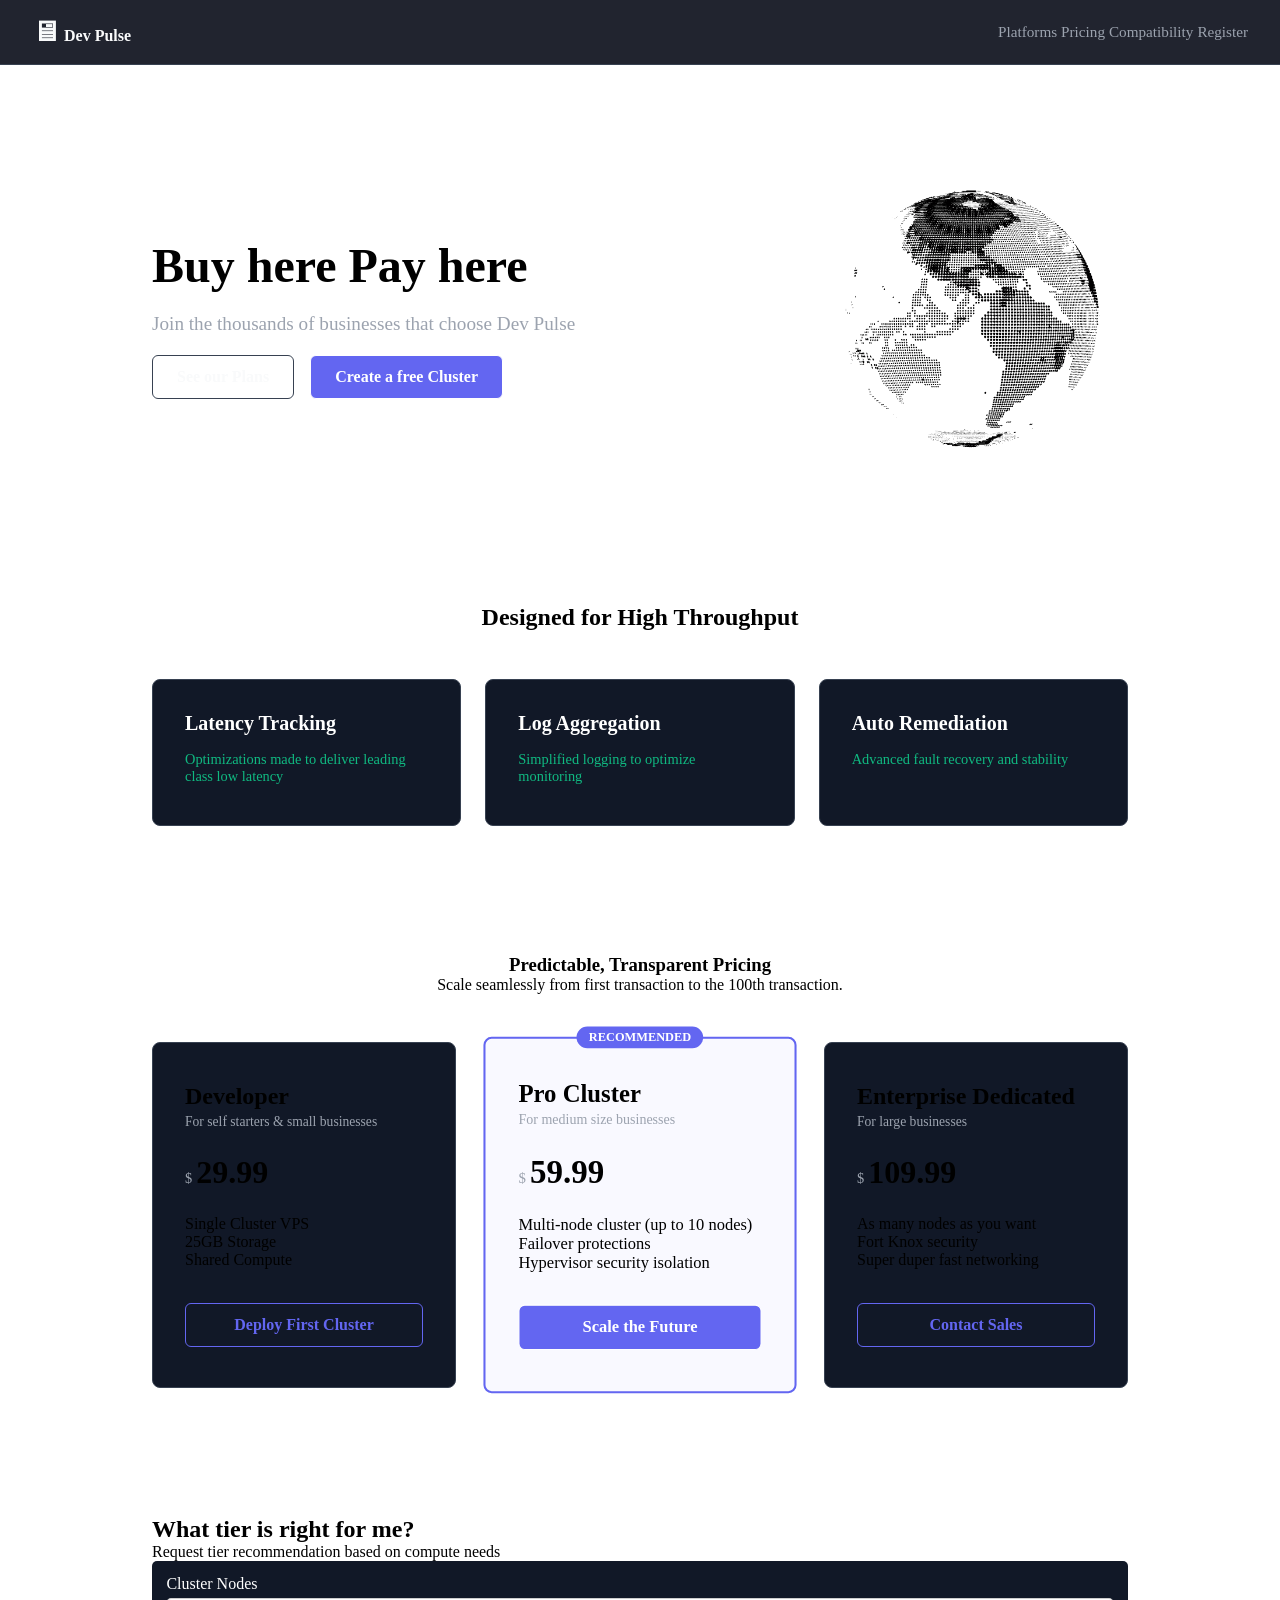
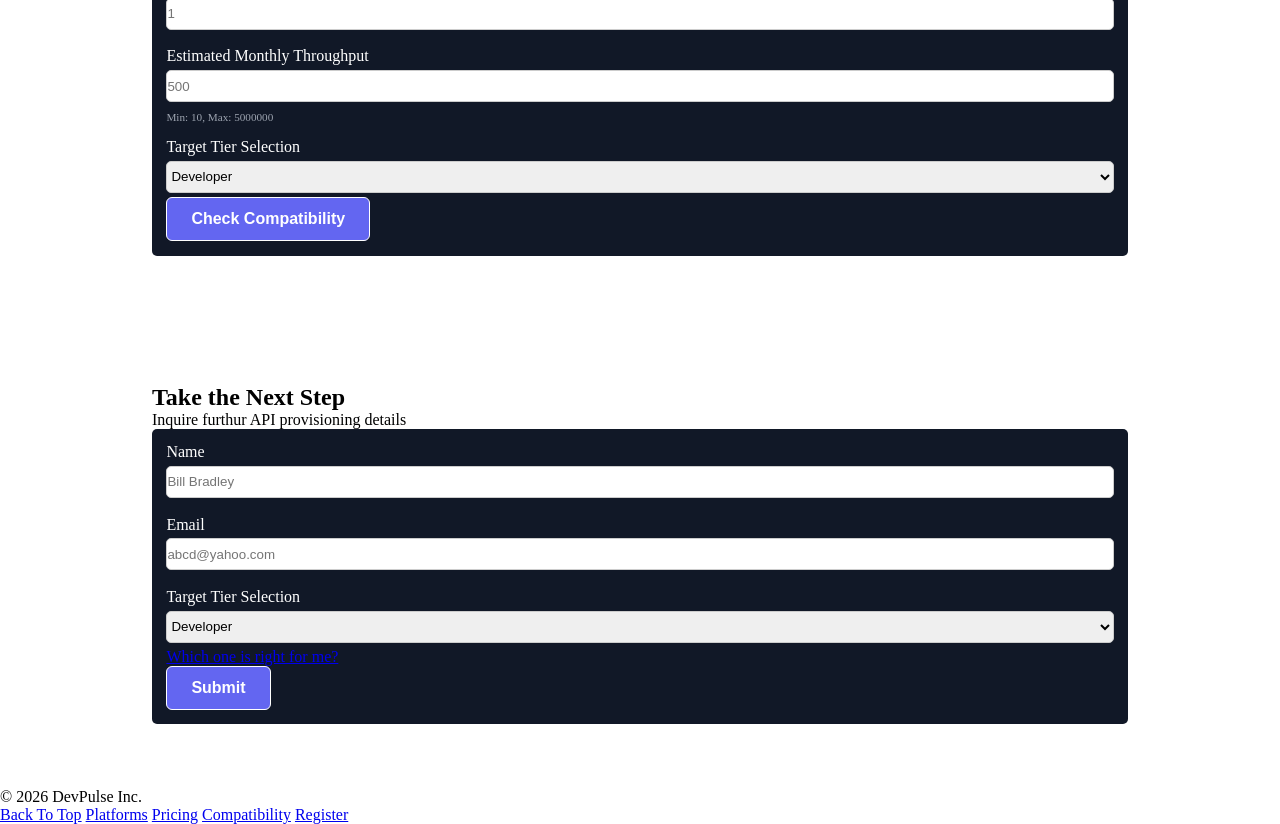
==== devpulse-dashboard/index.html @ 6c858519 "Update stylesheet to include all dev pulse html elements." ====
<!DOCTYPE html>
<html lang="en">
<head>
    <meta charset="UTF-8">
    <meta name="viewport" content="width=device-width, initial-scale=1.0">
    <title>DevPulse</title>
    <link rel="stylesheet" href="style.css">
</head>
<body>
    <header class="site-header">
        <a href="#" class="brand-logo" aria-label="Dev Pulse Home Page">
            <span class="logo-icon">&#128421</span> Dev Pulse
        </a>
        <nav class="nav-menu" aria-label="top navigation">
            <a href="#platform" class="nav-link">Platforms</a>
            <a href="#pricing" class="nav-link">Pricing</a>
            <a href="#compatibility" class="nav-link">Compatibility</a>
            <a href="#register" class="nav-link">Register</a>
        </nav>
    </header>
    <main>
        <section id="hero" class="section-hero">
            <span class="span-hero-text">
                <h1 class="hero-title">Buy here Pay here</h1>
                <p class="hero-subtitle">Join the thousands of businesses that choose Dev Pulse</p>
                <div class="cta-group">
                    <a href="#pricing" class="btn btn-secondary">See our Plans</a>
                    <a href="#register" class="btn btn-primary">Create a free Cluster</a>
                </div>
            </span>
            <span class="span-hero-gif">
                <img src="agp_studios-earth.gif" alt="Spinning Globe" class="hero-gif">
            </span>
        </section>
        <!-- Platform Banners section -->
        <section id="platform" class="section-container">
            <header class="section-header">
                <h2 class="section-title">Designed for High Throughput</h2>
            </header>
            <div class="platform-grid">
                <article class="platform-banner">
                    <h3 class="platform-title">Latency Tracking</h3>
                    <p class="platform-description">Optimizations made to deliver leading class low latency</p>
                </article>
                <article class="platform-banner">
                    <h3 class="platform-title">Log Aggregation</h3>
                    <p class="platform-description">Simplified logging to optimize monitoring</p>
                </article>
                <article class="platform-banner">
                    <h3 class="platform-title">Auto Remediation</h3>
                    <p class="platform-description">Advanced fault recovery and stability</p>
                </article>
            </div>
        </section>
        <!-- pricing matrix -->
        <section id="pricing" class="section-container">
            <header class="section-header">
                <h3 class="section-title">Predictable, Transparent Pricing</h3>
                <p class="section-subtitle">Scale seamlessly from first transaction to the 100th transaction.</p>
            </header>
            <div class="pricing-grid">
                <article class="pricing-card">
                    <h3 class="tier-name">Developer</h3>
                    <p class="tier-desc">For self starters & small businesses</p>
                    <div class="tier-price">
                        <span class="price-unit">$</span>
                        <span class="price-value">29.99</span>
                    </div>
                    <ul class="tier-features">
                        <li>Single Cluster VPS</li>
                        <li>25GB Storage</li>
                        <li>Shared Compute</li>
                    </ul>
                    <a href="#register" class="btn btn-outline btn-block">Deploy First Cluster</a>
                </article>
                <article class="pricing-card featured">
                    <div class="popular-tag">Recommended</div>
                    <h3 class="tier-name">Pro Cluster</h3>
                    <p class="tier-desc">For medium size businesses</p>
                    <div class="tier-price">
                        <span class="price-unit">$</span>
                        <span class="price-value">59.99</span>
                    </div>
                    <ul class="tier-features">
                        <li>Multi-node cluster (up to 10 nodes)</li>
                        <li>Failover protections</li>
                        <li>Hypervisor security isolation</li>
                    </ul>
                    <a href="#register" class="btn btn-primary btn-block">Scale the Future</a>
                </article>
                <article class="pricing-card">
                    <h3 class="tier-name">Enterprise Dedicated</h3>
                    <p class="tier-desc">For large businesses</p>
                    <div class="tier-price">
                        <span class="price-unit">$</span>
                        <span class="price-value">109.99</span>
                    </div>
                    <ul class="tier-features">
                        <li>As many nodes as you want</li>
                        <li>Fort Knox security</li>
                        <li>Super duper fast networking</li>
                    </ul>
                    <a href="#register" class="btn btn-outline btn-block">Contact Sales</a>
                </article>
            </div>
        </section>
        <!-- Calculator -->
        <section id="calculator" class="section-container">
            <div class="form-wrapper">
                <header>
                    <h2 class="section-title">What tier is right for me?</h2>
                    <p class="section-subtitle">Request tier recommendation based on compute needs</p>
                </header>
                <form action="#" method="get" class="lead-form">
                    <div class="form-group">
                        <label for="cluster-nodes" class="form-label">Cluster Nodes</label>
                        <input type="number" name="cluster-nodes" id="cluster-nodes" class="form-control" step="1" min="1" max="5000" placeholder="1" required>
                    </div>
                    <div class="form-group">
                        <label for="monthly-throughput" class="form-label">Estimated Monthly Throughput</label>
                        <input type="number" name="monthly-throughput" id="monthly-throughput" class="form-control" min="10" max="5000000" step="1000" placeholder="500">
                        <span class="input-hint">Min: 10, Max: 5000000</span>
                    </div>
                    <div class="form-group">
                        <label for="provision-tier" class="form-label">Target Tier Selection</label>
                        <select name="provision-tier" id="provision-tier" class="form-control">
                            <option value="developer">Developer</option>
                            <option value="pro-cluster">Pro Cluster</option>
                            <option value="enterprise">Enterprise Dedicated</option>
                        </select>
                        <div>
                            <button type="submit" class="btn btn-primary btn-blob btn-lg">Check Compatibility</button>
                        </div>
                    </div>
                </form>
            </div>
        </section>
        <!-- Registration section -->
        <section id="register" class="section-container">
            <div class="form-wrapper">
                <header>
                    <h2 class="section-title">Take the Next Step</h2>
                    <p class="section-subtitle">Inquire furthur API provisioning details</p>
                </header>
                <form action="#" method="post" class="lead-form">
                    <div class="form-group">
                        <label for="name" class="form-label">Name</label>
                        <input type="text" name="name" id="name" class="form-control" placeholder="Bill Bradley" required>
                    </div>
                    <div class="form-group">
                        <label for="email" class="form-label">Email</label>
                        <input type="email" name="email" id="email" class="form-control" placeholder="abcd@yahoo.com" required>
                    </div>
                    <div class="form-group">
                        <label for="provision-tier" class="form-label">Target Tier Selection</label>
                        <select name="provision-tier" id="provision-tier" class="form-control">
                            <option value="developer">Developer</option>
                            <option value="pro-cluster">Pro Cluster</option>
                            <option value="enterprise">Enterprise Dedicated</option>
                        </select>
                        <div class="select-hint">
                            <a href="#calculator">Which one is right for me?</a>  
                        </div>
                        <div>
                            <button type="submit" class="btn btn-primary btn-blob btn-lg">Submit</button>
                        </div>
                    </div>
                </form>
            </div>
        </section>
    </main>
    <footer>
      <div class="footer-container">
        <p class="footer-copy">&copy; 2026 DevPulse Inc.</p>
        <nav class="footer-links" aria-label="Footer Navigation Links">
          <a href="#hero">Back To Top</a>
          <a href="#platform">Platforms</a>
          <a href="#pricing">Pricing</a>
          <a href="#compatibility">Compatibility</a>
          <a href="#register">Register</a>
        </nav>
      </div>
    </footer>
</body>
</html>
---- devpulse-dashboard/style.css ----
/* Reset browser styling */
*, *::before, *::after{
    box-sizing: border-box;
    padding: 0;
    margin: 0;
}

/* CSS variables */
:root{
    --bg-dark: #090d16;
    --bg-card: #111827;
    --primary: #6366f1;
    --primary-hover: #4f46e5;
    --text-main: #f9fafb;
    --text-muted: #9ca3af;
    --border-color: #374151;
    --accent-color: #10b981;
    --font-family: -apple-system, BlinkMacSystemFont, "Segoe UI", Arial, sans-serif;
    --transition-speed: 0.2;
}

.site-header{
    position: sticky;
    top: 0;
    z-index: 1000;
    display: flex;
    justify-content: space-between;
    align-items: center;
    padding: 1rem 2rem;
    background-color: rgba(9, 13, 25, 0.9);
    border-bottom: 1px solid var(--border-color);
}

.logo-icon{
    font-size: 1.75rem;
    font-weight: 600;
    color: var(--text-main);
    gap: 0.5rem;
}

.brand-logo{
    font-size: 1rem;
    font-weight: 800;
    color: var(--text-main);
    text-decoration: none;
}

.nav-link{
    color: var(--text-muted);
    text-decoration: none;
    font-size: 0.95rem;
    transition: color var(--transition-speed);
}

.nav-link:hover{
    color: var(--text-main);
}

/* Hero section */
.section-hero{
    display: flex;
    flex-direction: row;
    align-items: center;
    justify-content: space-between;
    padding: 6rem 1.5rem 4rem 1.5rem;
    max-width: 80%;
    margin: 0 auto; /* Will center an element on page, only works if you have width or max-width declared in this block*/
    gap: 2rem;
}

.span-hero-text{
    flex: 2;
}

.span-hero-gif{
    flex: 1;
}

.hero-gif{
    max-width: 100%;
    height: auto;
    display: block;
}

.hero-title{
    font-size: 3rem;
    line-height: 1.15;
    font-weight: 800;
    margin-bottom: 1.25rem;
}

.hero-subtitle{
    font-size: 1.2rem;
    color: var(--text-muted);
    margin-bottom: 1.25rem;
}

.cta-group{
    display: flex;
    gap: 1rem;
}

.section-header{
    text-align: center;
    margin-bottom: 3rem;
}

/* Platform Banners Section */
.section-container{
    max-width: 80%;
    margin: 0 auto;
    padding: 4rem 1.5rem;
}

.platform-grid{
    display: grid;
    grid-template-columns: repeat(auto-fit, minmax(280px, 1fr));
    gap: 1.5rem;
}

.platform-banner{
    background-color: var(--bg-card);
    border: 1px solid var(--border-color);
    padding: 2rem;
    border-radius: 8px;
    transition: transform var(--transition-speed), border var(--transition-speed);
}

.platform-banner:hover{
    transform: translateY(-4px);
    border: 3px solid var(--primary);
}

.platform-title{
    font-size: 1.25rem;
    margin-bottom: 1rem;
    color: #fff;
}

.platform-description{
    font-size: 0.9rem;
    margin-bottom: 0.5rem;
    color: var(--accent-color);
}

/* Pricing matrix */
.pricing-grid{
    display: grid;
    grid-template-columns: repeat(auto-fit, minmax(280px, 1fr));
    gap: 2rem;
    align-items: stretch;
}

.pricing-card{
    background-color: var(--bg-card);
    border: 1px solid var(--border-color);
    padding: 2.5rem 2rem;
    border-radius: 8px;
    display: flex;
    flex-direction: column;
    position: relative;
    transition: transform var(--transition-speed);
}

.pricing-card.featured{
    border: 2px solid var(--primary);
    background-color: rgba(99, 102, 241, 0.04);
    transform: scale(1.03);
}

.popular-tag{
    position: absolute;
    top: -12px;
    left: 50%;
    transform: translateX(-50%);
    background-color: var(--primary);
    color: #fff;
    font-size: 0.75rem;
    font-weight: 700;
    padding: 0.2rem 0.75rem;
    border-radius: 9999px;
    text-transform: uppercase;
}

.tier-name{
    font-size: 1.5rem;
    margin-bottom: 0.25rem;
}

.tier-desc{
    color: var(--text-muted);
    font-size: 0.85rem;
    margin-bottom: 1.5rem;
}

.tier-price{
    margin-bottom: 1.5rem;
}

.price-unit{
    color: var(--text-muted);
    font-size: 0.9rem;
}

.price-value{
    font-size: 2rem;
    font-weight: 800;
}

.tier-features{
    list-style-type: none;
    margin-bottom: 2rem;
    flex-grow: 1; /* pushes button to bottum evenly */
}

/* calculator form */
.form-wrapper{

}

.lead-form{
    border-radius: 5px;
    background-color: var(--bg-card);
    padding: 0.5rem;
}

.form-group{
    max-width: 100%;
    margin: 0 auto;
    padding: 0.4rem;
}

.form-label{
    display: block;
    margin-bottom: 0.3rem;
    color: #fff;
}

.input-hint{
    font-size: 0.7rem;
    color: var(--text-muted)
}

.form-control{
    width: 100%;
    height: 2rem;
    border-radius: 5px;
    margin-bottom: 0.3rem;
    border: 1px solid #ccc;
}

/* Buttons */
.btn{
    display: inline-flex;
    align-items: center;
    justify-content: center;
    /* top right bottum left */
    /* [top/bottum]rem [bottum/left]rem */
    /* [top/bottum/left/right]rem */
    padding: 0.75rem 1.5rem;
    font-size: 1rem;
    font-weight: 600;
    text-decoration: none;
    border-radius: 6px;
    border: 1px solid;
    cursor: pointer;
    transition: 
    background-color var(--transition-speed), 
    transform var(--transition-speed), 
    border-color var(--transition-speed);
}

/* for keyboard browsing using tab key */
.btn:focus-visible{
    outline: 2px solid var(--primary);
    outline-offset: 3px;
}

.btn-primary{
    background-color: var(--primary);
    color: #fff;
}

.btn-primary:hover{
    background-color: var(--primary-hover);
    transform: translateY(-2px);
}

.btn-secondary{
    background-color: transparent;
    color: var(--text-main);
    border-color: var(--border-color);
}

.btn-secondary:hover{
    background-color: var(--bg-card);
    border-color: var(--text-muted);
}

.btn-outline{
    background-color: transparent;
    color: var(--primary);
    border-color: var(--primary);
}

.btn-outline:hover{
    background-color: var(--primary);
    color: #fff;
}

.btn-block{
    display: flex;
    width: 100%;
}

.btn-sm{
    padding: 0.5rem, 1rem;
    font-size: 1.125rem;
}
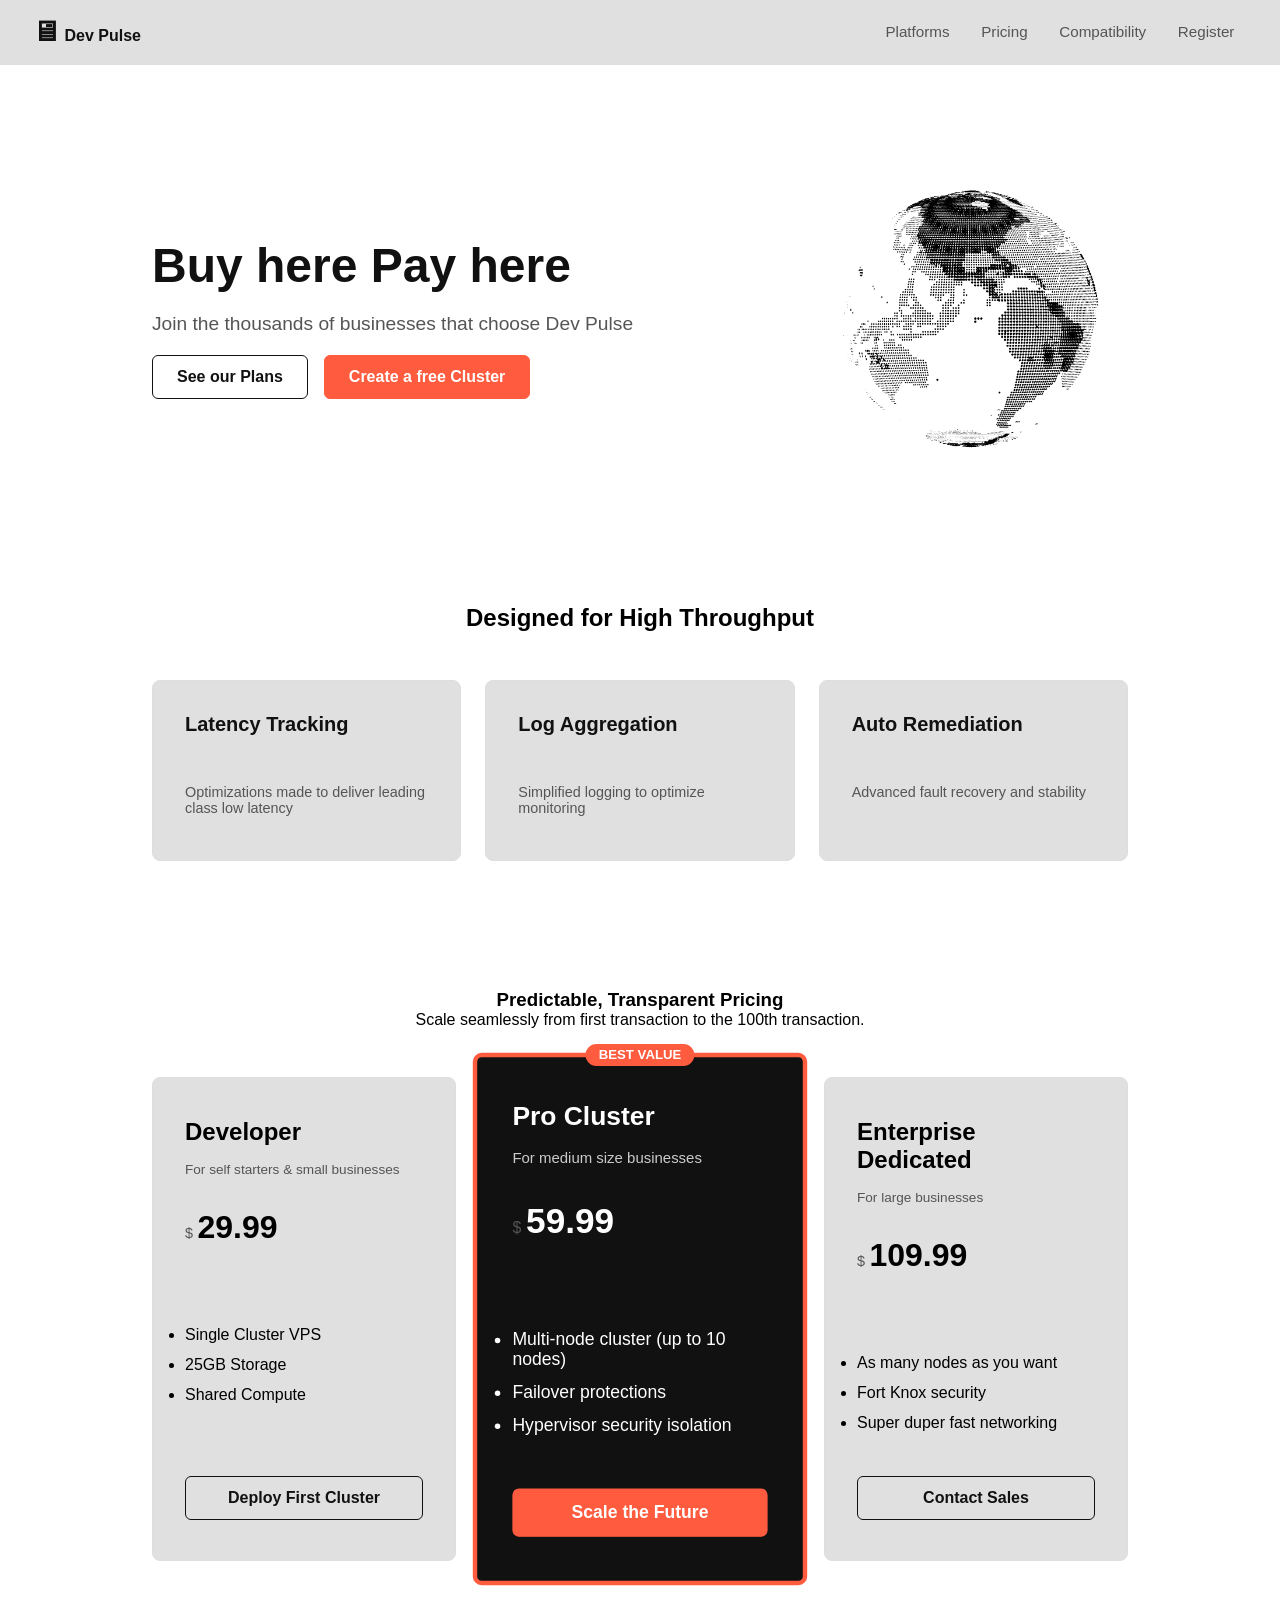
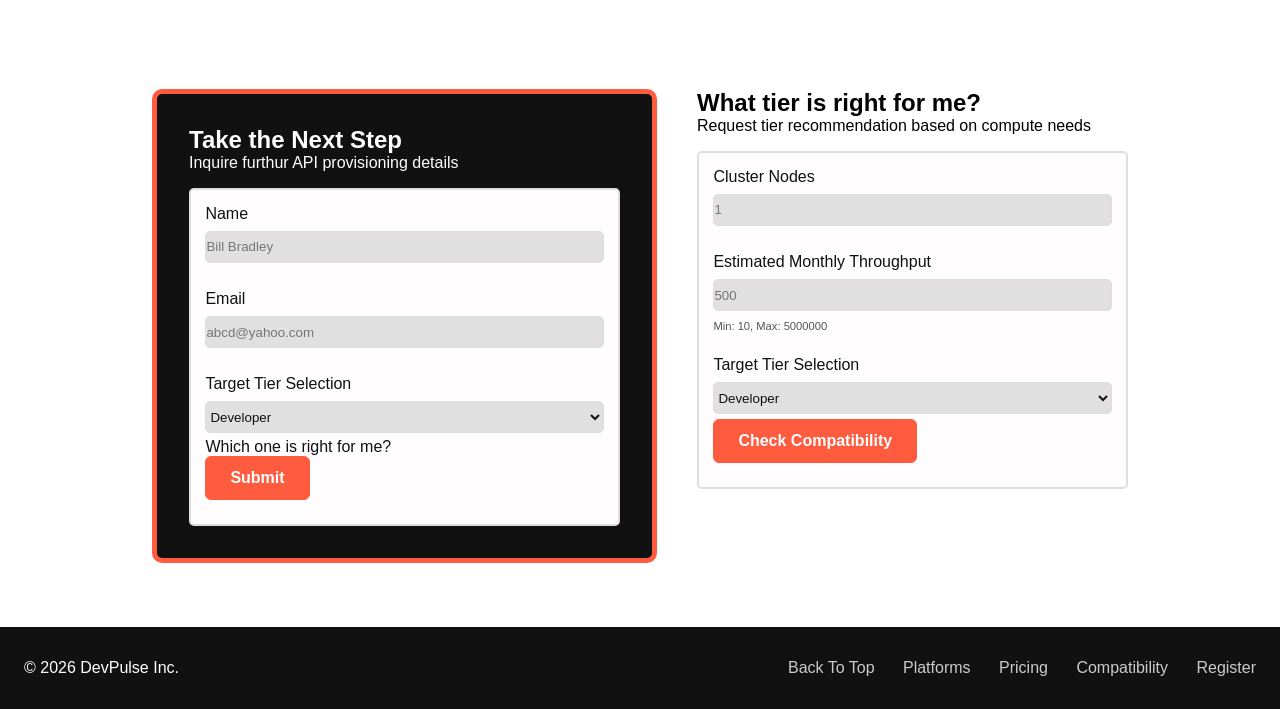
==== commit b6ef8d60: "Style sections and elements. Apply chosen color scheme." ====
--- a/devpulse-dashboard/index.html
+++ b/devpulse-dashboard/index.html
@@ -71,12 +71,12 @@
                         <li>25GB Storage</li>
                         <li>Shared Compute</li>
                     </ul>
-                    <a href="#register" class="btn btn-outline btn-block">Deploy First Cluster</a>
+                    <a href="#register" class="btn btn-secondary">Deploy First Cluster</a>
                 </article>
                 <article class="pricing-card featured">
-                    <div class="popular-tag">Recommended</div>
+                    <div class="popular-tag">Best Value</div>
                     <h3 class="tier-name">Pro Cluster</h3>
-                    <p class="tier-desc">For medium size businesses</p>
+                    <p class="tier-desc featured">For medium size businesses</p>
                     <div class="tier-price">
                         <span class="price-unit">$</span>
                         <span class="price-value">59.99</span>
@@ -100,84 +100,86 @@
                         <li>Fort Knox security</li>
                         <li>Super duper fast networking</li>
                     </ul>
-                    <a href="#register" class="btn btn-outline btn-block">Contact Sales</a>
+                    <a href="#register" class="btn btn-secondary">Contact Sales</a>
                 </article>
             </div>
         </section>
-        <!-- Calculator -->
-        <section id="calculator" class="section-container">
-            <div class="form-wrapper">
-                <header>
-                    <h2 class="section-title">What tier is right for me?</h2>
-                    <p class="section-subtitle">Request tier recommendation based on compute needs</p>
-                </header>
-                <form action="#" method="get" class="lead-form">
-                    <div class="form-group">
-                        <label for="cluster-nodes" class="form-label">Cluster Nodes</label>
-                        <input type="number" name="cluster-nodes" id="cluster-nodes" class="form-control" step="1" min="1" max="5000" placeholder="1" required>
-                    </div>
-                    <div class="form-group">
-                        <label for="monthly-throughput" class="form-label">Estimated Monthly Throughput</label>
-                        <input type="number" name="monthly-throughput" id="monthly-throughput" class="form-control" min="10" max="5000000" step="1000" placeholder="500">
-                        <span class="input-hint">Min: 10, Max: 5000000</span>
-                    </div>
-                    <div class="form-group">
-                        <label for="provision-tier" class="form-label">Target Tier Selection</label>
-                        <select name="provision-tier" id="provision-tier" class="form-control">
-                            <option value="developer">Developer</option>
-                            <option value="pro-cluster">Pro Cluster</option>
-                            <option value="enterprise">Enterprise Dedicated</option>
-                        </select>
-                        <div>
-                            <button type="submit" class="btn btn-primary btn-blob btn-lg">Check Compatibility</button>
+        <div class="form-row">
+            <!-- Registration section -->
+            <section id="register" class="section-form preffered">
+                <div class="form-wrapper">
+                    <header>
+                        <h2 class="section-title">Take the Next Step</h2>
+                        <p class="section-subtitle">Inquire furthur API provisioning details</p>
+                    </header>
+                    <form action="#" method="post" class="lead-form">
+                        <div class="form-group">
+                            <label for="name" class="form-label">Name</label>
+                            <input type="text" name="name" id="name" class="form-control" placeholder="Bill Bradley" required>
                         </div>
-                    </div>
-                </form>
-            </div>
-        </section>
-        <!-- Registration section -->
-        <section id="register" class="section-container">
-            <div class="form-wrapper">
-                <header>
-                    <h2 class="section-title">Take the Next Step</h2>
-                    <p class="section-subtitle">Inquire furthur API provisioning details</p>
-                </header>
-                <form action="#" method="post" class="lead-form">
-                    <div class="form-group">
-                        <label for="name" class="form-label">Name</label>
-                        <input type="text" name="name" id="name" class="form-control" placeholder="Bill Bradley" required>
-                    </div>
-                    <div class="form-group">
-                        <label for="email" class="form-label">Email</label>
-                        <input type="email" name="email" id="email" class="form-control" placeholder="abcd@yahoo.com" required>
-                    </div>
-                    <div class="form-group">
-                        <label for="provision-tier" class="form-label">Target Tier Selection</label>
-                        <select name="provision-tier" id="provision-tier" class="form-control">
-                            <option value="developer">Developer</option>
-                            <option value="pro-cluster">Pro Cluster</option>
-                            <option value="enterprise">Enterprise Dedicated</option>
-                        </select>
-                        <div class="select-hint">
-                            <a href="#calculator">Which one is right for me?</a>  
+                        <div class="form-group">
+                            <label for="email" class="form-label">Email</label>
+                            <input type="email" name="email" id="email" class="form-control" placeholder="abcd@yahoo.com" required>
                         </div>
-                        <div>
-                            <button type="submit" class="btn btn-primary btn-blob btn-lg">Submit</button>
+                        <div class="form-group">
+                            <label for="provision-tier" class="form-label">Target Tier Selection</label>
+                            <select name="provision-tier" id="provision-tier" class="form-control">
+                                <option value="developer">Developer</option>
+                                <option value="pro-cluster">Pro Cluster</option>
+                                <option value="enterprise">Enterprise Dedicated</option>
+                            </select>
+                            <div class="select-hint">
+                                <a href="#calculator" class="help-link">Which one is right for me?</a>  
+                            </div>
+                            <div>
+                                <button type="submit" class="btn btn-primary btn-blob btn-lg">Submit</button>
+                            </div>
                         </div>
-                    </div>
-                </form>
-            </div>
-        </section>
+                    </form>
+                </div>
+            </section>
+            <!-- Calculator -->
+            <section id="calculator" class="section-form">
+                <div class="form-wrapper">
+                    <header>
+                        <h2 class="section-title">What tier is right for me?</h2>
+                        <p class="section-subtitle">Request tier recommendation based on compute needs</p>
+                    </header>
+                    <form action="#" method="get" class="lead-form">
+                        <div class="form-group">
+                            <label for="cluster-nodes" class="form-label">Cluster Nodes</label>
+                            <input type="number" name="cluster-nodes" id="cluster-nodes" class="form-control" step="1" min="1" max="5000" placeholder="1" required>
+                        </div>
+                        <div class="form-group">
+                            <label for="monthly-throughput" class="form-label">Estimated Monthly Throughput</label>
+                            <input type="number" name="monthly-throughput" id="monthly-throughput" class="form-control" min="10" max="5000000" step="1000" placeholder="500">
+                            <span class="input-hint">Min: 10, Max: 5000000</span>
+                        </div>
+                        <div class="form-group">
+                            <label for="provision-tier" class="form-label">Target Tier Selection</label>
+                            <select name="provision-tier" id="provision-tier" class="form-control">
+                                <option value="developer">Developer</option>
+                                <option value="pro-cluster">Pro Cluster</option>
+                                <option value="enterprise">Enterprise Dedicated</option>
+                            </select>
+                            <div>
+                                <button type="submit" class="btn btn-primary btn-blob btn-lg">Check Compatibility</button>
+                            </div>
+                        </div>
+                    </form>
+                </div>
+            </section>
+        </div>
     </main>
     <footer>
       <div class="footer-container">
         <p class="footer-copy">&copy; 2026 DevPulse Inc.</p>
-        <nav class="footer-links" aria-label="Footer Navigation Links">
-          <a href="#hero">Back To Top</a>
-          <a href="#platform">Platforms</a>
-          <a href="#pricing">Pricing</a>
-          <a href="#compatibility">Compatibility</a>
-          <a href="#register">Register</a>
+        <nav class="footer-link-row" aria-label="Footer Navigation Links">
+          <a href="#hero" class="footer-link">Back To Top</a>
+          <a href="#platform" class="footer-link">Platforms</a>
+          <a href="#pricing" class="footer-link">Pricing</a>
+          <a href="#compatibility" class="footer-link">Compatibility</a>
+          <a href="#register" class="footer-link">Register</a>
         </nav>
       </div>
     </footer>
--- a/devpulse-dashboard/style.css
+++ b/devpulse-dashboard/style.css
@@ -7,16 +7,23 @@
 
 /* CSS variables */
 :root{
-    --bg-dark: #090d16;
-    --bg-card: #111827;
-    --primary: #6366f1;
-    --primary-hover: #4f46e5;
-    --text-main: #f9fafb;
-    --text-muted: #9ca3af;
-    --border-color: #374151;
-    --accent-color: #10b981;
+    --primary: #111111;
+    --text-main: #111111;
+    --text-muted: #555555;
+    --border-color: #DEDEDE;
+    --accent-color: #FF5B3E;
+    --accent-color-hover: #e04b30;
+    --surface-color: #FFD84D;
+    --background-color: #e0e0e0;
+    --form-background-color: #fffdfd;
     --font-family: -apple-system, BlinkMacSystemFont, "Segoe UI", Arial, sans-serif;
     --transition-speed: 0.2;
+
+    --font-heading: 'Space Grotesk', -apple-system, BlinkMacSystemFont, "Segoe UI", sans-serif;
+    --font-body: 'DM Sans', -apple-system, BlinkMacSystemFont, "Segoe UI", sans-serif;
+    --transition-speed: 0.2s;
+
+    font-family: var(--font-body);
 }
 
 .site-header{
@@ -27,21 +34,21 @@
     justify-content: space-between;
     align-items: center;
     padding: 1rem 2rem;
-    background-color: rgba(9, 13, 25, 0.9);
+    background-color: var(--background-color);
     border-bottom: 1px solid var(--border-color);
 }
 
 .logo-icon{
     font-size: 1.75rem;
     font-weight: 600;
-    color: var(--text-main);
+    color: var(--primary);
     gap: 0.5rem;
 }
 
 .brand-logo{
     font-size: 1rem;
     font-weight: 800;
-    color: var(--text-main);
+    color: var(--primary);
     text-decoration: none;
 }
 
@@ -49,11 +56,17 @@
     color: var(--text-muted);
     text-decoration: none;
     font-size: 0.95rem;
-    transition: color var(--transition-speed);
+    font-weight: 500;
+    transition: 
+    color var(--transition-speed),
+    padding var(--transition-speed);
+    padding: 0.5rem 0.85rem;
 }
 
 .nav-link:hover{
-    color: var(--text-main);
+    color: var(--accent-color);
+    padding-left: 1.5rem;
+    padding-right: 1.5rem;
 }
 
 /* Hero section */
@@ -87,6 +100,8 @@
     line-height: 1.15;
     font-weight: 800;
     margin-bottom: 1.25rem;
+    font-family: var(--font-heading);
+    color: var(--primary);
 }
 
 .hero-subtitle{
@@ -119,7 +134,7 @@
 }
 
 .platform-banner{
-    background-color: var(--bg-card);
+    background-color: var(--background-color);
     border: 1px solid var(--border-color);
     padding: 2rem;
     border-radius: 8px;
@@ -133,14 +148,14 @@
 
 .platform-title{
     font-size: 1.25rem;
-    margin-bottom: 1rem;
-    color: #fff;
+    margin-bottom: 3rem;
+    color: var(--text-main);
 }
 
 .platform-description{
     font-size: 0.9rem;
-    margin-bottom: 0.5rem;
-    color: var(--accent-color);
+    margin-bottom: 0.8rem;
+    color: var(--text-muted);
 }
 
 /* Pricing matrix */
@@ -152,7 +167,7 @@
 }
 
 .pricing-card{
-    background-color: var(--bg-card);
+    background-color: var(--background-color);
     border: 1px solid var(--border-color);
     padding: 2.5rem 2rem;
     border-radius: 8px;
@@ -163,9 +178,10 @@
 }
 
 .pricing-card.featured{
-    border: 2px solid var(--primary);
-    background-color: rgba(99, 102, 241, 0.04);
-    transform: scale(1.03);
+    border: 4px solid var(--accent-color);
+    background-color: var(--primary);
+    transform: scale(1.1);
+    color: #fff;
 }
 
 .popular-tag{
@@ -173,7 +189,7 @@
     top: -12px;
     left: 50%;
     transform: translateX(-50%);
-    background-color: var(--primary);
+    background-color: var(--accent-color);
     color: #fff;
     font-size: 0.75rem;
     font-weight: 700;
@@ -184,17 +200,23 @@
 
 .tier-name{
     font-size: 1.5rem;
-    margin-bottom: 0.25rem;
+    margin-bottom: 1rem;
+    font-family: var(--font-heading);
 }
 
 .tier-desc{
     color: var(--text-muted);
     font-size: 0.85rem;
-    margin-bottom: 1.5rem;
+    margin-bottom: 2rem;
+    transition: color var(--transition-speed);
+}
+
+.tier-desc.featured{
+    color: #cbcbcb;
 }
 
 .tier-price{
-    margin-bottom: 1.5rem;
+    margin-bottom: 5rem;
 }
 
 .price-unit{
@@ -208,19 +230,42 @@
 }
 
 .tier-features{
-    list-style-type: none;
     margin-bottom: 2rem;
     flex-grow: 1; /* pushes button to bottum evenly */
 }
 
+.tier-features li {
+    margin-bottom: 0.75rem;
+}
+
 /* calculator form */
-.form-wrapper{
-
+.form-row{
+    max-width: 80%;
+    margin: 0 auto;
+    padding: 4rem 1.5rem;
+    display: flex;
+    flex-direction: row;
+    gap: 2.5rem;
+}
+
+.section-form.preffered{
+    padding: 2rem 2rem;
+    background-color: var(--primary);
+    border: solid 5px var(--accent-color);
+    border-radius: 10px;
+    color: #fff;
+}
+
+.section-form{
+    flex: 1;
+    flex-direction: column;
 }
 
 .lead-form{
+    margin-top: 1rem;
     border-radius: 5px;
-    background-color: var(--bg-card);
+    border: 2px solid var(--border-color);
+    background-color: var(--form-background-color);
     padding: 0.5rem;
 }
 
@@ -228,12 +273,13 @@
     max-width: 100%;
     margin: 0 auto;
     padding: 0.4rem;
+    margin-bottom: 0.6rem;
 }
 
 .form-label{
     display: block;
-    margin-bottom: 0.3rem;
-    color: #fff;
+    margin-bottom: 0.5rem;
+    color: var(--text-main);
 }
 
 .input-hint{
@@ -242,11 +288,31 @@
 }
 
 .form-control{
+    background-color: var(--background-color);
+    color: var(--text-main);
     width: 100%;
     height: 2rem;
     border-radius: 5px;
     margin-bottom: 0.3rem;
-    border: 1px solid #ccc;
+    border: 1px solid var(--border-color);
+}
+
+.form-control:focus{
+    outline: none;
+    border-color: var(--primary);
+}
+
+.help-link{
+    text-decoration: none;
+    color: var(--primary);
+    padding: 0.75rem 0rem;
+    transition: color var(--transition-speed);
+    margin-bottom: 0.6rem;
+}
+
+.help-link:hover{
+    background-color: transparent;
+    color: var(--accent-color);
 }
 
 /* Buttons */
@@ -277,43 +343,62 @@
 }
 
 .btn-primary{
-    background-color: var(--primary);
-    color: #fff;
+    background-color: var(--accent-color);
+    color: #fff;
+    border-color: var(--accent-color);
 }
 
 .btn-primary:hover{
-    background-color: var(--primary-hover);
+    background-color: var(--accent-color-hover);
     transform: translateY(-2px);
 }
 
 .btn-secondary{
     background-color: transparent;
-    color: var(--text-main);
-    border-color: var(--border-color);
+    color: var(--primary);
+    border-color: var(--primary);
 }
 
 .btn-secondary:hover{
-    background-color: var(--bg-card);
-    border-color: var(--text-muted);
+    background-color: var(--primary);
+    border-color: #fff;
+    color: #fff;
 }
 
 .btn-outline{
     background-color: transparent;
     color: var(--primary);
-    border-color: var(--primary);
+    border-color: var(--border-color);
 }
 
 .btn-outline:hover{
     background-color: var(--primary);
     color: #fff;
-}
-
-.btn-block{
-    display: flex;
-    width: 100%;
-}
-
-.btn-sm{
-    padding: 0.5rem, 1rem;
-    font-size: 1.125rem;
-}
+    border-color: var(--primary);
+}
+
+/* Footer */
+.footer-container{
+    display: flex;
+    justify-content: space-between;
+    background-color: var(--primary);
+}
+
+.footer-copy{
+    color: #fff;
+    padding: 2rem 1.5rem;
+}
+
+.footer-link-row{
+    padding: 2rem 1.5rem;
+}
+
+.footer-link{
+    color: #ccc;
+    text-decoration: none;
+    margin-left: 1.5rem;
+}
+
+.footer-link:hover{
+    color: var(--surface-color);
+}
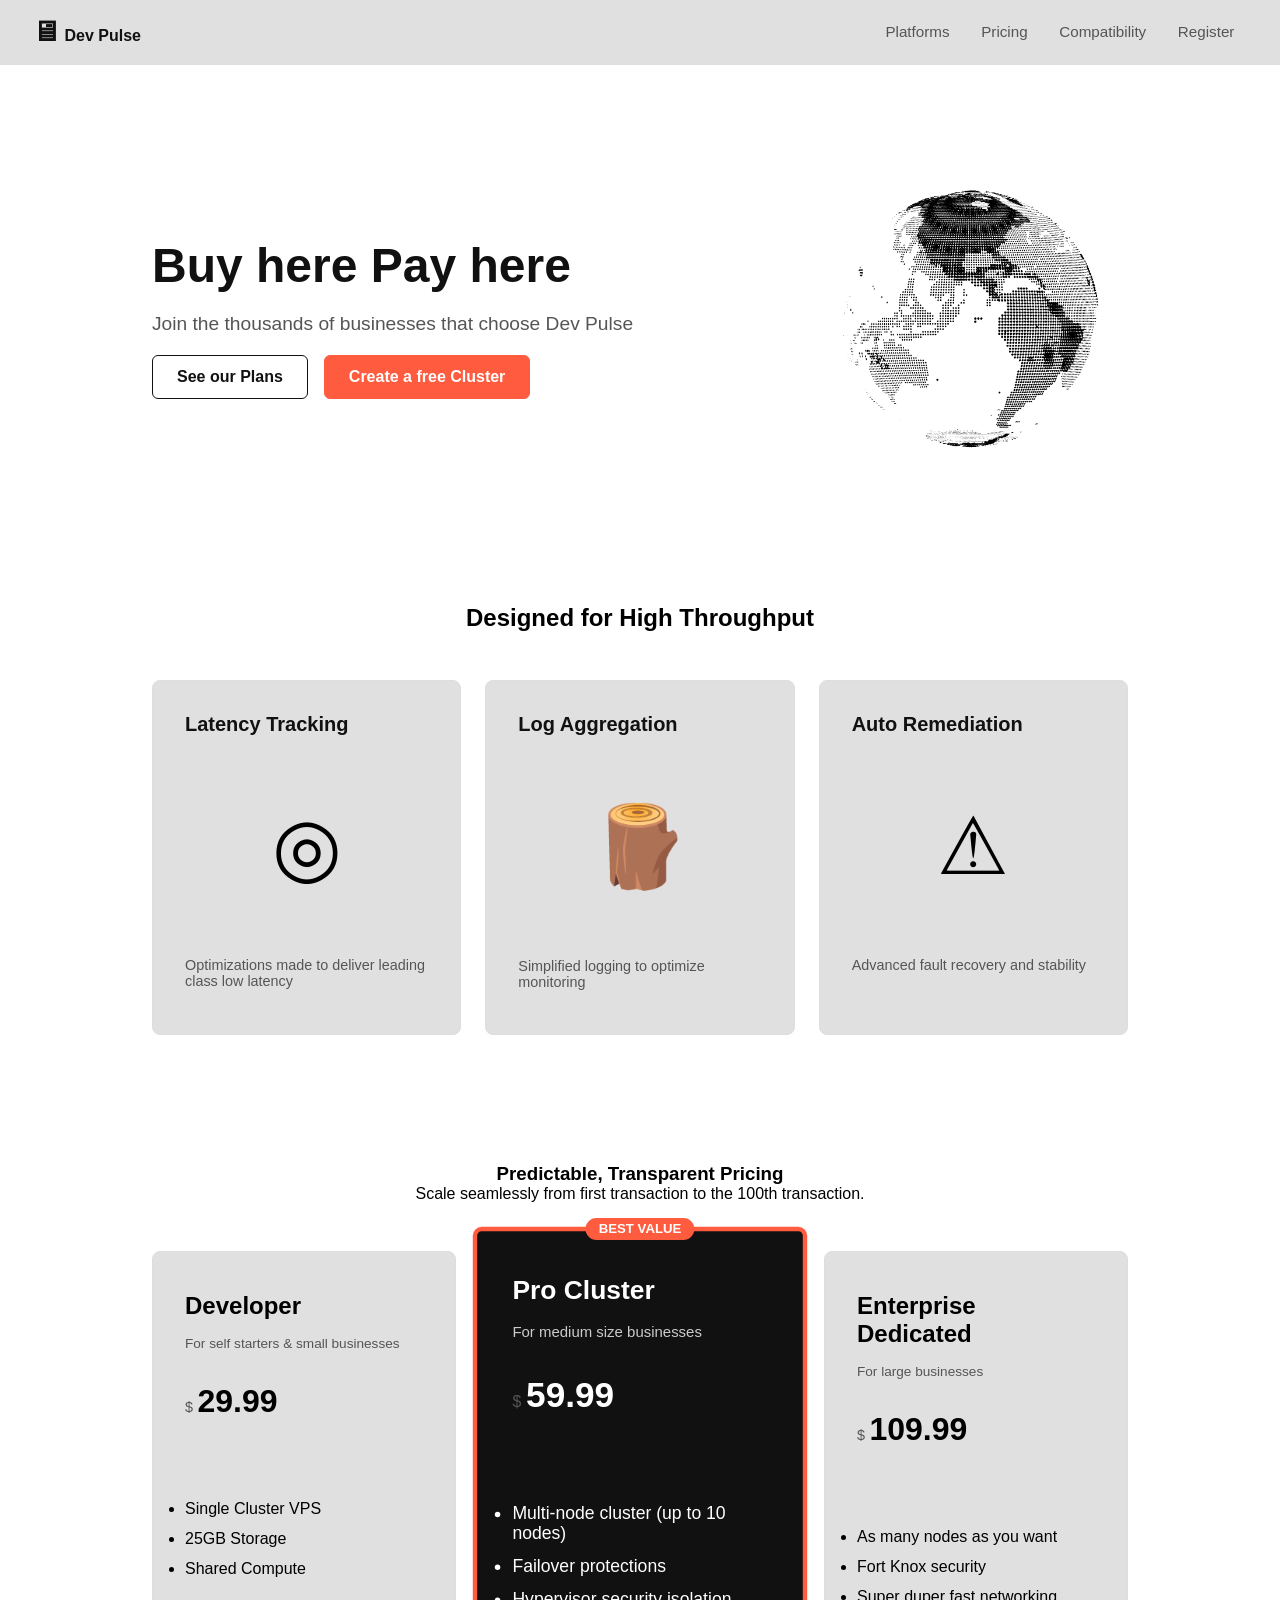
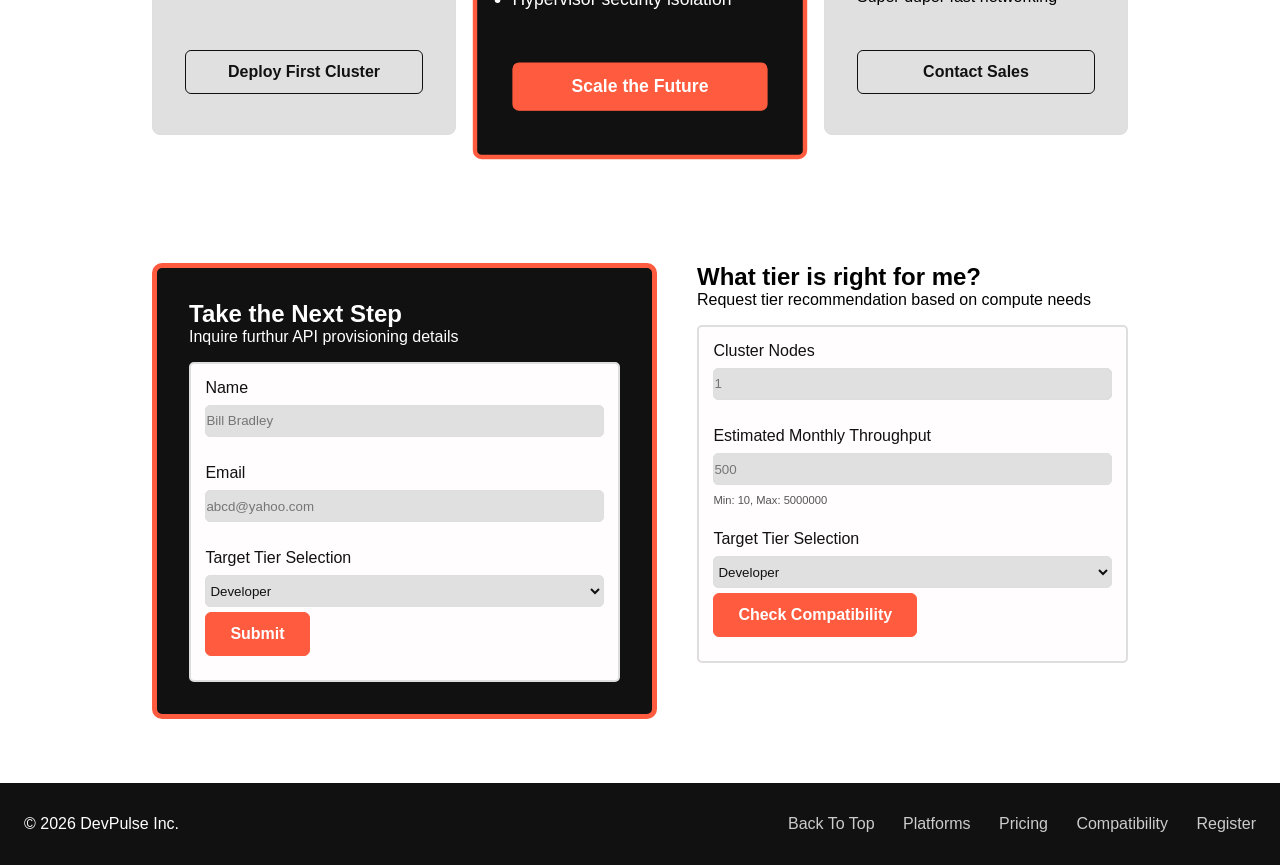
==== commit 21c83353: "Add icons for product features. Swap translate for scale transform animations." ====
--- a/devpulse-dashboard/index.html
+++ b/devpulse-dashboard/index.html
@@ -40,14 +40,17 @@
             <div class="platform-grid">
                 <article class="platform-banner">
                     <h3 class="platform-title">Latency Tracking</h3>
+                    <div class="platform-icon">&#9678</div>
                     <p class="platform-description">Optimizations made to deliver leading class low latency</p>
                 </article>
                 <article class="platform-banner">
                     <h3 class="platform-title">Log Aggregation</h3>
+                    <div class="platform-icon">&#129717</div>
                     <p class="platform-description">Simplified logging to optimize monitoring</p>
                 </article>
                 <article class="platform-banner">
                     <h3 class="platform-title">Auto Remediation</h3>
+                    <div class="platform-icon">&#9888</div>
                     <p class="platform-description">Advanced fault recovery and stability</p>
                 </article>
             </div>
@@ -128,9 +131,6 @@
                                 <option value="pro-cluster">Pro Cluster</option>
                                 <option value="enterprise">Enterprise Dedicated</option>
                             </select>
-                            <div class="select-hint">
-                                <a href="#calculator" class="help-link">Which one is right for me?</a>  
-                            </div>
                             <div>
                                 <button type="submit" class="btn btn-primary btn-blob btn-lg">Submit</button>
                             </div>
--- a/devpulse-dashboard/style.css
+++ b/devpulse-dashboard/style.css
@@ -138,18 +138,32 @@
     border: 1px solid var(--border-color);
     padding: 2rem;
     border-radius: 8px;
+    display: flex;
+    flex-direction: column;
     transition: transform var(--transition-speed), border var(--transition-speed);
 }
 
 .platform-banner:hover{
-    transform: translateY(-4px);
+    transform: scale(1.04);
     border: 3px solid var(--primary);
 }
 
 .platform-title{
     font-size: 1.25rem;
-    margin-bottom: 3rem;
+    margin-bottom: 4rem;
     color: var(--text-main);
+}
+
+.platform-icon{
+    font-size: 5rem;
+    max-width: 50%;
+    margin: 0 auto;
+    margin-bottom: 4rem;
+    transition: transform var(--transition-speed);
+}
+
+.platform-icon:hover{
+    transform: scale(1.10);
 }
 
 .platform-description{
@@ -300,19 +314,6 @@
 .form-control:focus{
     outline: none;
     border-color: var(--primary);
-}
-
-.help-link{
-    text-decoration: none;
-    color: var(--primary);
-    padding: 0.75rem 0rem;
-    transition: color var(--transition-speed);
-    margin-bottom: 0.6rem;
-}
-
-.help-link:hover{
-    background-color: transparent;
-    color: var(--accent-color);
 }
 
 /* Buttons */
@@ -350,7 +351,7 @@
 
 .btn-primary:hover{
     background-color: var(--accent-color-hover);
-    transform: translateY(-2px);
+    transform: scale(1.08);
 }
 
 .btn-secondary{
